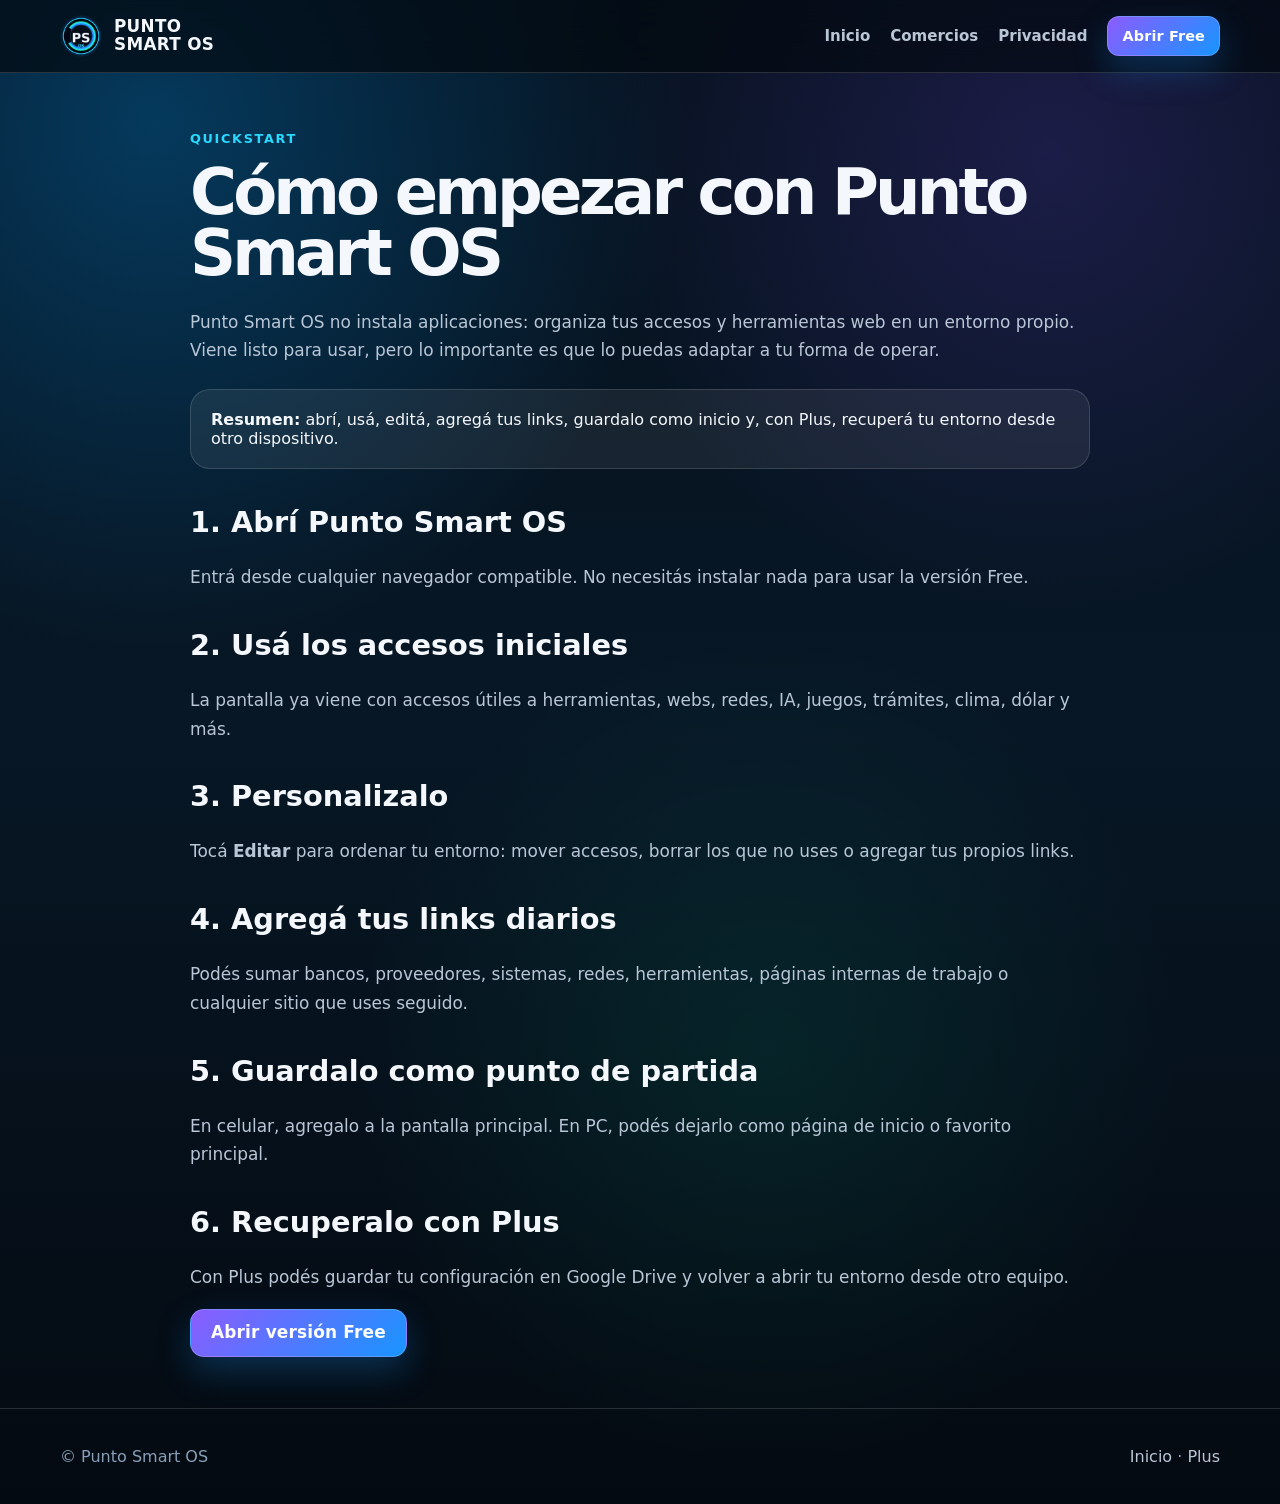
==== como-usarlo/index.html @ e222f3d8 "Add files via upload" ====
<!doctype html>
<html lang="es-AR">
<head>
  <meta charset="utf-8"><meta name="viewport" content="width=device-width, initial-scale=1">
  <title>Cómo usar Punto Smart OS | Quickstart</title>
  <meta name="description" content="Guía rápida para empezar a usar Punto Smart OS: abrir, usar accesos, editar, agregar links, guardar y recuperar con Plus.">
  <link rel="canonical" href="https://puntosmart.com.ar/como-usarlo/">
  <link rel="icon" href="/favicon.png"><link rel="stylesheet" href="/styles.css">
</head>
<body>
<header class="nav"><div class="container nav-inner"><a class="brand" href="/"><img src="/favicon.png" alt=""><span>PUNTO<br>SMART OS</span></a><nav class="nav-links"><a href="/">Inicio</a><a href="/para-comercios/">Comercios</a><a href="/privacidad/">Privacidad</a><a class="btn small" href="/free/">Abrir Free</a></nav></div></header>
<main class="page-hero"><div class="container content">
  <div class="kicker">Quickstart</div>
  <h1>Cómo empezar con Punto Smart OS</h1>
  <p>Punto Smart OS no instala aplicaciones: organiza tus accesos y herramientas web en un entorno propio. Viene listo para usar, pero lo importante es que lo puedas adaptar a tu forma de operar.</p>
  <div class="notice"><strong>Resumen:</strong> abrí, usá, editá, agregá tus links, guardalo como inicio y, con Plus, recuperá tu entorno desde otro dispositivo.</div>
  <h2>1. Abrí Punto Smart OS</h2>
  <p>Entrá desde cualquier navegador compatible. No necesitás instalar nada para usar la versión Free.</p>
  <h2>2. Usá los accesos iniciales</h2>
  <p>La pantalla ya viene con accesos útiles a herramientas, webs, redes, IA, juegos, trámites, clima, dólar y más.</p>
  <h2>3. Personalizalo</h2>
  <p>Tocá <strong>Editar</strong> para ordenar tu entorno: mover accesos, borrar los que no uses o agregar tus propios links.</p>
  <h2>4. Agregá tus links diarios</h2>
  <p>Podés sumar bancos, proveedores, sistemas, redes, herramientas, páginas internas de trabajo o cualquier sitio que uses seguido.</p>
  <h2>5. Guardalo como punto de partida</h2>
  <p>En celular, agregalo a la pantalla principal. En PC, podés dejarlo como página de inicio o favorito principal.</p>
  <h2>6. Recuperalo con Plus</h2>
  <p>Con Plus podés guardar tu configuración en Google Drive y volver a abrir tu entorno desde otro equipo.</p>
  <p><a class="btn" href="/free/">Abrir versión Free</a></p>
</div></main>
<footer class="footer"><div class="container footer-inner"><div>© Punto Smart OS</div><div><a href="/">Inicio</a> · <a href="/plus/">Plus</a></div></div></footer>
</body></html>
---- styles.css ----
:root{
  --bg:#06111d;
  --bg2:#081b2c;
  --card:rgba(255,255,255,.075);
  --card2:rgba(255,255,255,.045);
  --line:rgba(255,255,255,.14);
  --text:#f4f7fb;
  --muted:#b9c6d6;
  --muted2:#89a0b8;
  --blue:#1895ff;
  --cyan:#29d9ff;
  --violet:#8b5cff;
  --green:#42ff73;
  --shadow:0 24px 70px rgba(0,0,0,.35);
}
*{box-sizing:border-box}
html{scroll-behavior:smooth}
body{
  margin:0;
  font-family:Inter,system-ui,-apple-system,BlinkMacSystemFont,"Segoe UI",Roboto,Arial,sans-serif;
  color:var(--text);
  background:
    radial-gradient(circle at 12% 8%, rgba(0,160,255,.28), transparent 30%),
    radial-gradient(circle at 82% 10%, rgba(126,76,255,.18), transparent 27%),
    radial-gradient(circle at 60% 70%, rgba(0,255,180,.08), transparent 32%),
    linear-gradient(180deg,#06111d 0%,#071725 48%,#040a11 100%);
  min-height:100vh;
}
a{color:inherit;text-decoration:none}
.container{width:min(1160px,calc(100% - 40px));margin:auto}
.nav{
  position:sticky;top:0;z-index:10;
  background:rgba(4,10,17,.72);
  backdrop-filter:blur(18px);
  border-bottom:1px solid var(--line);
}
.nav-inner{height:72px;display:flex;align-items:center;justify-content:space-between;gap:20px}
.brand{display:flex;align-items:center;gap:12px;font-weight:900;letter-spacing:.02em}
.brand img{width:42px;height:42px;border-radius:12px}
.brand span{font-size:1.05rem;line-height:1.05}
.nav-links{display:flex;align-items:center;gap:20px;color:var(--muted);font-weight:650;font-size:.94rem}
.nav-links a:hover{color:#fff}
.btn{
  display:inline-flex;align-items:center;justify-content:center;gap:10px;
  min-height:48px;padding:0 20px;border-radius:14px;
  font-weight:850;letter-spacing:.01em;
  background:linear-gradient(135deg,var(--violet),var(--blue));
  color:#fff;box-shadow:0 14px 34px rgba(24,149,255,.26);
  border:1px solid rgba(255,255,255,.18);
}
.btn.secondary{background:rgba(255,255,255,.08);box-shadow:none;color:#fff}
.btn.small{min-height:40px;padding:0 14px;border-radius:12px;font-size:.9rem}
.hero{padding:80px 0 56px}
.hero-grid{display:grid;grid-template-columns:1.07fr .93fr;gap:44px;align-items:center}
.kicker{color:var(--cyan);font-weight:850;text-transform:uppercase;letter-spacing:.13em;font-size:.8rem;margin-bottom:16px}
h1{font-size:clamp(2.55rem,6vw,5.7rem);line-height:.95;margin:0 0 24px;letter-spacing:-.06em}
.gradient{background:linear-gradient(135deg,#fff 10%,#46c4ff 45%,#765cff 88%);-webkit-background-clip:text;background-clip:text;color:transparent}
.lead{font-size:clamp(1.05rem,2vw,1.35rem);line-height:1.55;color:var(--muted);margin:0 0 28px;max-width:740px}
.ctas{display:flex;gap:14px;flex-wrap:wrap;margin:28px 0 22px}
.micro{color:var(--muted2);font-size:.95rem;line-height:1.5}
.hero-card{position:relative;border:1px solid var(--line);border-radius:28px;background:linear-gradient(180deg,rgba(255,255,255,.10),rgba(255,255,255,.04));box-shadow:var(--shadow);padding:22px;overflow:hidden}
.hero-card:before{content:"";position:absolute;inset:-60px -60px auto auto;width:200px;height:200px;background:radial-gradient(circle,rgba(66,255,115,.28),transparent 62%)}
.mock{border:1px solid rgba(255,255,255,.18);border-radius:22px;background:#07121f;padding:16px;position:relative;z-index:1}
.mock-top{display:flex;align-items:center;gap:8px;margin-bottom:14px;color:var(--muted2);font-size:.8rem}.dot{width:9px;height:9px;border-radius:50%;background:#6b7a8c}.dot:nth-child(1){background:#ff5e67}.dot:nth-child(2){background:#ffd166}.dot:nth-child(3){background:#42ff73}
.mock-logo{display:flex;align-items:center;gap:14px;margin:8px 0 20px}.mock-logo img{width:64px;height:64px}.mock-logo strong{font-size:2.2rem;line-height:.9}.mock-search{height:52px;border:1px solid rgba(255,255,255,.2);border-radius:13px;display:flex;align-items:center;padding:0 16px;color:var(--muted);background:rgba(255,255,255,.04);margin-bottom:16px}
.tiles{display:grid;grid-template-columns:repeat(4,1fr);gap:10px}.tile{background:rgba(255,255,255,.08);border:1px solid rgba(255,255,255,.12);border-radius:14px;min-height:72px;padding:12px;display:flex;flex-direction:column;justify-content:space-between}.tile b{font-size:.9rem}.tile span{color:var(--muted2);font-size:.75rem}
.section{padding:64px 0;border-top:1px solid rgba(255,255,255,.08)}
.section h2{font-size:clamp(2rem,4vw,3.4rem);line-height:1.05;margin:0 0 16px;letter-spacing:-.04em}.section p.sub{color:var(--muted);font-size:1.12rem;line-height:1.6;max-width:760px;margin:0 0 30px}
.cards{display:grid;grid-template-columns:repeat(3,1fr);gap:16px}.card{background:var(--card2);border:1px solid var(--line);border-radius:22px;padding:24px;min-height:210px}.card .icon{font-size:1.7rem;margin-bottom:14px}.card h3{margin:0 0 10px;font-size:1.2rem}.card p{margin:0;color:var(--muted);line-height:1.55}.card strong{color:#fff}
.compare{display:grid;grid-template-columns:repeat(2,1fr);gap:16px}.panel{background:var(--card2);border:1px solid var(--line);border-radius:24px;padding:26px}.panel h3{margin:0 0 16px}.checklist{display:grid;gap:12px;margin:0;padding:0;list-style:none}.checklist li{color:var(--muted);line-height:1.45;display:flex;gap:10px}.checklist li:before{content:"✓";color:var(--green);font-weight:900}.checklist.no li:before{content:"×";color:#ff6b7a}
.steps{counter-reset:steps;display:grid;grid-template-columns:repeat(5,1fr);gap:14px}.step{counter-increment:steps;background:var(--card2);border:1px solid var(--line);border-radius:20px;padding:20px}.step:before{content:counter(steps);display:grid;place-items:center;width:34px;height:34px;border-radius:50%;background:linear-gradient(135deg,var(--violet),var(--blue));font-weight:900;margin-bottom:12px}.step h3{margin:0 0 8px;font-size:1rem}.step p{margin:0;color:var(--muted);line-height:1.45;font-size:.95rem}
.keyword-box{display:flex;flex-wrap:wrap;gap:10px;margin-top:22px}.tag{border:1px solid var(--line);border-radius:999px;background:rgba(255,255,255,.06);padding:9px 13px;color:var(--muted);font-weight:650;font-size:.9rem}
.cta-band{background:linear-gradient(135deg,rgba(139,92,255,.28),rgba(24,149,255,.24));border:1px solid rgba(255,255,255,.2);border-radius:28px;padding:34px;display:flex;align-items:center;justify-content:space-between;gap:22px;box-shadow:var(--shadow)}.cta-band h2{margin:0 0 8px;font-size:clamp(1.8rem,3vw,2.7rem)}.cta-band p{margin:0;color:var(--muted);line-height:1.5}
.footer{border-top:1px solid var(--line);padding:38px 0;color:var(--muted2)}.footer-inner{display:flex;justify-content:space-between;gap:24px;flex-wrap:wrap}.footer a{color:var(--muted)}
.page-hero{padding:58px 0 34px}.content{max-width:900px}.content h1{font-size:clamp(2.3rem,5vw,4.7rem)}.content h2{font-size:1.8rem;margin-top:36px}.content p,.content li{color:var(--muted);line-height:1.7;font-size:1.06rem}.content ul{padding-left:22px}.notice{background:rgba(255,255,255,.07);border:1px solid var(--line);border-radius:20px;padding:20px;margin:24px 0}.table{display:grid;gap:12px}.row{display:grid;grid-template-columns:220px 1fr;gap:14px;border-bottom:1px solid var(--line);padding:12px 0}.row strong{color:#fff}.row span{color:var(--muted)}
@media(max-width:900px){.hero-grid,.cards,.compare{grid-template-columns:1fr}.steps{grid-template-columns:1fr 1fr}.nav-links{display:none}.hero{padding-top:46px}.cta-band{display:block}.cta-band .btn{margin-top:20px}.tiles{grid-template-columns:repeat(3,1fr)}}
@media(max-width:560px){.container{width:min(100% - 28px,1160px)}.nav-inner{height:64px}.brand span{font-size:.92rem}.hero{padding:36px 0}.hero-card{padding:12px;border-radius:22px}.mock-logo strong{font-size:1.6rem}.mock-logo img{width:52px;height:52px}.steps{grid-template-columns:1fr}.cards{gap:12px}.card{min-height:unset}.row{grid-template-columns:1fr}.tiles{grid-template-columns:repeat(2,1fr)}.section{padding:46px 0}}
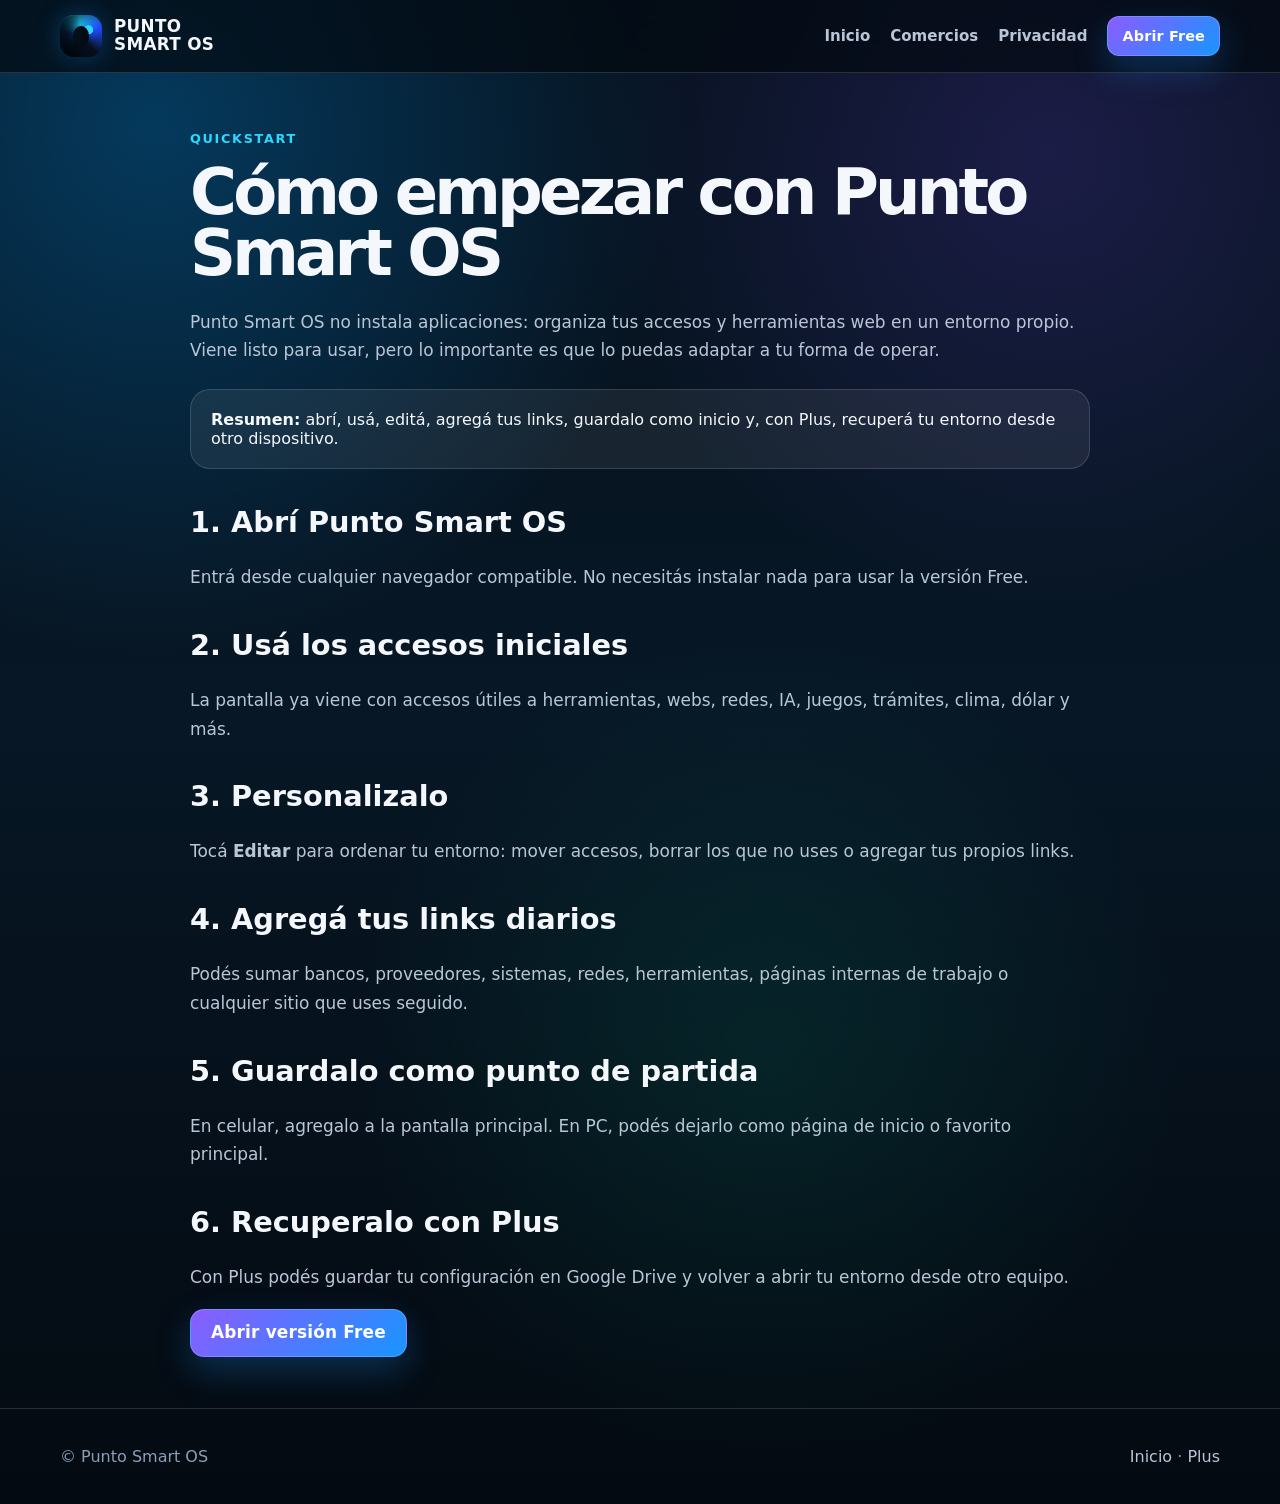
==== commit 3518339c: "update" ====
--- a/como-usarlo/index.html
+++ b/como-usarlo/index.html
@@ -5,10 +5,93 @@
   <title>Cómo usar Punto Smart OS | Quickstart</title>
   <meta name="description" content="Guía rápida para empezar a usar Punto Smart OS: abrir, usar accesos, editar, agregar links, guardar y recuperar con Plus.">
   <link rel="canonical" href="https://puntosmart.com.ar/como-usarlo/">
-  <link rel="icon" href="/favicon.png"><link rel="stylesheet" href="/styles.css">
+  <link rel="icon" href="../favicon.png"><link rel="stylesheet" href="../styles.css">
+  <style id="inline-critical-css">
+:root{
+  --bg:#06111d;
+  --bg2:#081b2c;
+  --card:rgba(255,255,255,.075);
+  --card2:rgba(255,255,255,.045);
+  --line:rgba(255,255,255,.14);
+  --text:#f4f7fb;
+  --muted:#b9c6d6;
+  --muted2:#89a0b8;
+  --blue:#1895ff;
+  --cyan:#29d9ff;
+  --violet:#8b5cff;
+  --green:#42ff73;
+  --shadow:0 24px 70px rgba(0,0,0,.35);
+}
+*{box-sizing:border-box}
+html{scroll-behavior:smooth}
+body{
+  margin:0;
+  font-family:Inter,system-ui,-apple-system,BlinkMacSystemFont,"Segoe UI",Roboto,Arial,sans-serif;
+  color:var(--text);
+  background:
+    radial-gradient(circle at 12% 8%, rgba(0,160,255,.28), transparent 30%),
+    radial-gradient(circle at 82% 10%, rgba(126,76,255,.18), transparent 27%),
+    radial-gradient(circle at 60% 70%, rgba(0,255,180,.08), transparent 32%),
+    linear-gradient(180deg,#06111d 0%,#071725 48%,#040a11 100%);
+  min-height:100vh;
+}
+a{color:inherit;text-decoration:none}
+.container{width:min(1160px,calc(100% - 40px));margin:auto}
+.nav{
+  position:sticky;top:0;z-index:10;
+  background:rgba(4,10,17,.72);
+  backdrop-filter:blur(18px);
+  border-bottom:1px solid var(--line);
+}
+.nav-inner{height:72px;display:flex;align-items:center;justify-content:space-between;gap:20px}
+.brand{display:flex;align-items:center;gap:12px;font-weight:900;letter-spacing:.02em}
+.brand img{width:42px;height:42px;border-radius:12px}
+.brand span{font-size:1.05rem;line-height:1.05}
+.nav-links{display:flex;align-items:center;gap:20px;color:var(--muted);font-weight:650;font-size:.94rem}
+.nav-links a:hover{color:#fff}
+.btn{
+  display:inline-flex;align-items:center;justify-content:center;gap:10px;
+  min-height:48px;padding:0 20px;border-radius:14px;
+  font-weight:850;letter-spacing:.01em;
+  background:linear-gradient(135deg,var(--violet),var(--blue));
+  color:#fff;box-shadow:0 14px 34px rgba(24,149,255,.26);
+  border:1px solid rgba(255,255,255,.18);
+}
+.btn.secondary{background:rgba(255,255,255,.08);box-shadow:none;color:#fff}
+.btn.small{min-height:40px;padding:0 14px;border-radius:12px;font-size:.9rem}
+.hero{padding:80px 0 56px}
+.hero-grid{display:grid;grid-template-columns:1.07fr .93fr;gap:44px;align-items:center}
+.kicker{color:var(--cyan);font-weight:850;text-transform:uppercase;letter-spacing:.13em;font-size:.8rem;margin-bottom:16px}
+h1{font-size:clamp(2.55rem,6vw,5.7rem);line-height:.95;margin:0 0 24px;letter-spacing:-.06em}
+.gradient{background:linear-gradient(135deg,#fff 10%,#46c4ff 45%,#765cff 88%);-webkit-background-clip:text;background-clip:text;color:transparent}
+.lead{font-size:clamp(1.05rem,2vw,1.35rem);line-height:1.55;color:var(--muted);margin:0 0 28px;max-width:740px}
+.statement{display:inline-flex;align-items:center;gap:10px;margin:0 0 6px;padding:10px 14px;border:1px solid rgba(41,217,255,.28);border-radius:999px;background:rgba(41,217,255,.08);color:#eaf8ff;font-weight:850;letter-spacing:.01em}
+.ctas{display:flex;gap:14px;flex-wrap:wrap;margin:28px 0 22px}
+.micro{color:var(--muted2);font-size:.95rem;line-height:1.5}
+.hero-card{position:relative;border:1px solid var(--line);border-radius:28px;background:linear-gradient(180deg,rgba(255,255,255,.10),rgba(255,255,255,.04));box-shadow:var(--shadow);padding:22px;overflow:hidden}
+.hero-card:before{content:"";position:absolute;inset:-60px -60px auto auto;width:200px;height:200px;background:radial-gradient(circle,rgba(66,255,115,.28),transparent 62%)}
+.mock{border:1px solid rgba(255,255,255,.18);border-radius:22px;background:#07121f;padding:16px;position:relative;z-index:1}
+.mock-top{display:flex;align-items:center;gap:8px;margin-bottom:14px;color:var(--muted2);font-size:.8rem}.dot{width:9px;height:9px;border-radius:50%;background:#6b7a8c}.dot:nth-child(1){background:#ff5e67}.dot:nth-child(2){background:#ffd166}.dot:nth-child(3){background:#42ff73}
+.mock-logo{display:flex;align-items:center;gap:14px;margin:8px 0 20px}.mock-logo img{width:64px;height:64px}.mock-logo strong{font-size:2.2rem;line-height:.9}.mock-search{height:52px;border:1px solid rgba(255,255,255,.2);border-radius:13px;display:flex;align-items:center;padding:0 16px;color:var(--muted);background:rgba(255,255,255,.04);margin-bottom:16px}
+.tiles{display:grid;grid-template-columns:repeat(4,1fr);gap:10px}.tile{background:rgba(255,255,255,.08);border:1px solid rgba(255,255,255,.12);border-radius:14px;min-height:72px;padding:12px;display:flex;flex-direction:column;justify-content:space-between}.tile b{font-size:.9rem}.tile span{color:var(--muted2);font-size:.75rem}
+.section{padding:64px 0;border-top:1px solid rgba(255,255,255,.08)}
+.section h2{font-size:clamp(2rem,4vw,3.4rem);line-height:1.05;margin:0 0 16px;letter-spacing:-.04em}.section p.sub{color:var(--muted);font-size:1.12rem;line-height:1.6;max-width:760px;margin:0 0 30px}
+.cards{display:grid;grid-template-columns:repeat(3,1fr);gap:16px}.card{background:var(--card2);border:1px solid var(--line);border-radius:22px;padding:24px;min-height:210px}.card .icon{font-size:1.7rem;margin-bottom:14px}.card h3{margin:0 0 10px;font-size:1.2rem}.card p{margin:0;color:var(--muted);line-height:1.55}.card strong{color:#fff}
+.compare{display:grid;grid-template-columns:repeat(2,1fr);gap:16px}.panel{background:var(--card2);border:1px solid var(--line);border-radius:24px;padding:26px}.panel h3{margin:0 0 16px}.checklist{display:grid;gap:12px;margin:0;padding:0;list-style:none}.checklist li{color:var(--muted);line-height:1.45;display:flex;gap:10px}.checklist li:before{content:"✓";color:var(--green);font-weight:900}.checklist.no li:before{content:"×";color:#ff6b7a}
+.steps{counter-reset:steps;display:grid;grid-template-columns:repeat(5,1fr);gap:14px}.step{counter-increment:steps;background:var(--card2);border:1px solid var(--line);border-radius:20px;padding:20px}.step:before{content:counter(steps);display:grid;place-items:center;width:34px;height:34px;border-radius:50%;background:linear-gradient(135deg,var(--violet),var(--blue));font-weight:900;margin-bottom:12px}.step h3{margin:0 0 8px;font-size:1rem}.step p{margin:0;color:var(--muted);line-height:1.45;font-size:.95rem}
+.keyword-box{display:flex;flex-wrap:wrap;gap:10px;margin-top:22px}.tag{border:1px solid var(--line);border-radius:999px;background:rgba(255,255,255,.06);padding:9px 13px;color:var(--muted);font-weight:650;font-size:.9rem}
+.cta-band{background:linear-gradient(135deg,rgba(139,92,255,.28),rgba(24,149,255,.24));border:1px solid rgba(255,255,255,.2);border-radius:28px;padding:34px;display:flex;align-items:center;justify-content:space-between;gap:22px;box-shadow:var(--shadow)}.cta-band h2{margin:0 0 8px;font-size:clamp(1.8rem,3vw,2.7rem)}.cta-band p{margin:0;color:var(--muted);line-height:1.5}
+.footer{border-top:1px solid var(--line);padding:38px 0;color:var(--muted2)}.footer-inner{display:flex;justify-content:space-between;gap:24px;flex-wrap:wrap}.footer a{color:var(--muted)}
+.page-hero{padding:58px 0 34px}.content{max-width:900px}.content h1{font-size:clamp(2.3rem,5vw,4.7rem)}.content h2{font-size:1.8rem;margin-top:36px}.content p,.content li{color:var(--muted);line-height:1.7;font-size:1.06rem}.content ul{padding-left:22px}.notice{background:rgba(255,255,255,.07);border:1px solid var(--line);border-radius:20px;padding:20px;margin:24px 0}.table{display:grid;gap:12px}.row{display:grid;grid-template-columns:220px 1fr;gap:14px;border-bottom:1px solid var(--line);padding:12px 0}.row strong{color:#fff}.row span{color:var(--muted)}
+@media(max-width:900px){.hero-grid,.cards,.compare{grid-template-columns:1fr}.steps{grid-template-columns:1fr 1fr}.nav-links{display:none}.hero{padding-top:46px}.cta-band{display:block}.cta-band .btn{margin-top:20px}.tiles{grid-template-columns:repeat(3,1fr)}}
+@media(max-width:560px){.container{width:min(100% - 28px,1160px)}.nav-inner{height:64px}.brand span{font-size:.92rem}.hero{padding:36px 0}.hero-card{padding:12px;border-radius:22px}.mock-logo strong{font-size:1.6rem}.mock-logo img{width:52px;height:52px}.steps{grid-template-columns:1fr}.cards{gap:12px}.card{min-height:unset}.row{grid-template-columns:1fr}.tiles{grid-template-columns:repeat(2,1fr)}.section{padding:46px 0}}
+
+.logo-mark{width:42px;height:42px;border-radius:14px;display:inline-block;flex:0 0 auto;background:radial-gradient(circle at 68% 35%,#31d8ff 0 11%,transparent 12%),conic-gradient(from 210deg,#04111f,#0a2d60,#23d7ff,#204cff,#06111d,#04111f);box-shadow:inset 13px 0 14px rgba(0,0,0,.72),0 0 24px rgba(35,150,255,.28);position:relative}.logo-mark:after{content:"";position:absolute;inset:11px 13px;border-radius:50%;background:#06111d;box-shadow:inset -4px 0 9px rgba(0,0,0,.55)}.mock-logo .logo-mark{width:64px;height:64px;border-radius:18px}.mock-logo .logo-mark:after{inset:16px 20px}@media(max-width:560px){.brand .logo-mark{width:38px;height:38px}.brand .logo-mark:after{inset:10px 12px}.mock-logo .logo-mark{width:52px;height:52px}.mock-logo .logo-mark:after{inset:13px 16px}}
+
+  </style>
 </head>
 <body>
-<header class="nav"><div class="container nav-inner"><a class="brand" href="/"><img src="/favicon.png" alt=""><span>PUNTO<br>SMART OS</span></a><nav class="nav-links"><a href="/">Inicio</a><a href="/para-comercios/">Comercios</a><a href="/privacidad/">Privacidad</a><a class="btn small" href="/free/">Abrir Free</a></nav></div></header>
+<header class="nav"><div class="container nav-inner"><a class="brand" href="../"><span class="logo-mark" aria-hidden="true"></span><span>PUNTO<br>SMART OS</span></a><nav class="nav-links"><a href="../">Inicio</a><a href="../para-comercios/">Comercios</a><a href="../privacidad/">Privacidad</a><a class="btn small" href="../free/">Abrir Free</a></nav></div></header>
 <main class="page-hero"><div class="container content">
   <div class="kicker">Quickstart</div>
   <h1>Cómo empezar con Punto Smart OS</h1>
@@ -26,7 +109,7 @@
   <p>En celular, agregalo a la pantalla principal. En PC, podés dejarlo como página de inicio o favorito principal.</p>
   <h2>6. Recuperalo con Plus</h2>
   <p>Con Plus podés guardar tu configuración en Google Drive y volver a abrir tu entorno desde otro equipo.</p>
-  <p><a class="btn" href="/free/">Abrir versión Free</a></p>
+  <p><a class="btn" href="../free/">Abrir versión Free</a></p>
 </div></main>
-<footer class="footer"><div class="container footer-inner"><div>© Punto Smart OS</div><div><a href="/">Inicio</a> · <a href="/plus/">Plus</a></div></div></footer>
+<footer class="footer"><div class="container footer-inner"><div>© Punto Smart OS</div><div><a href="../">Inicio</a> · <a href="../plus/">Plus</a></div></div></footer>
 </body></html>
--- a/styles.css
+++ b/styles.css
@@ -56,6 +56,7 @@
 h1{font-size:clamp(2.55rem,6vw,5.7rem);line-height:.95;margin:0 0 24px;letter-spacing:-.06em}
 .gradient{background:linear-gradient(135deg,#fff 10%,#46c4ff 45%,#765cff 88%);-webkit-background-clip:text;background-clip:text;color:transparent}
 .lead{font-size:clamp(1.05rem,2vw,1.35rem);line-height:1.55;color:var(--muted);margin:0 0 28px;max-width:740px}
+.statement{display:inline-flex;align-items:center;gap:10px;margin:0 0 6px;padding:10px 14px;border:1px solid rgba(41,217,255,.28);border-radius:999px;background:rgba(41,217,255,.08);color:#eaf8ff;font-weight:850;letter-spacing:.01em}
 .ctas{display:flex;gap:14px;flex-wrap:wrap;margin:28px 0 22px}
 .micro{color:var(--muted2);font-size:.95rem;line-height:1.5}
 .hero-card{position:relative;border:1px solid var(--line);border-radius:28px;background:linear-gradient(180deg,rgba(255,255,255,.10),rgba(255,255,255,.04));box-shadow:var(--shadow);padding:22px;overflow:hidden}
@@ -75,3 +76,5 @@
 .page-hero{padding:58px 0 34px}.content{max-width:900px}.content h1{font-size:clamp(2.3rem,5vw,4.7rem)}.content h2{font-size:1.8rem;margin-top:36px}.content p,.content li{color:var(--muted);line-height:1.7;font-size:1.06rem}.content ul{padding-left:22px}.notice{background:rgba(255,255,255,.07);border:1px solid var(--line);border-radius:20px;padding:20px;margin:24px 0}.table{display:grid;gap:12px}.row{display:grid;grid-template-columns:220px 1fr;gap:14px;border-bottom:1px solid var(--line);padding:12px 0}.row strong{color:#fff}.row span{color:var(--muted)}
 @media(max-width:900px){.hero-grid,.cards,.compare{grid-template-columns:1fr}.steps{grid-template-columns:1fr 1fr}.nav-links{display:none}.hero{padding-top:46px}.cta-band{display:block}.cta-band .btn{margin-top:20px}.tiles{grid-template-columns:repeat(3,1fr)}}
 @media(max-width:560px){.container{width:min(100% - 28px,1160px)}.nav-inner{height:64px}.brand span{font-size:.92rem}.hero{padding:36px 0}.hero-card{padding:12px;border-radius:22px}.mock-logo strong{font-size:1.6rem}.mock-logo img{width:52px;height:52px}.steps{grid-template-columns:1fr}.cards{gap:12px}.card{min-height:unset}.row{grid-template-columns:1fr}.tiles{grid-template-columns:repeat(2,1fr)}.section{padding:46px 0}}
+
+.logo-mark{width:42px;height:42px;border-radius:14px;display:inline-block;flex:0 0 auto;background:radial-gradient(circle at 68% 35%,#31d8ff 0 11%,transparent 12%),conic-gradient(from 210deg,#04111f,#0a2d60,#23d7ff,#204cff,#06111d,#04111f);box-shadow:inset 13px 0 14px rgba(0,0,0,.72),0 0 24px rgba(35,150,255,.28);position:relative}.logo-mark:after{content:"";position:absolute;inset:11px 13px;border-radius:50%;background:#06111d;box-shadow:inset -4px 0 9px rgba(0,0,0,.55)}.mock-logo .logo-mark{width:64px;height:64px;border-radius:18px}.mock-logo .logo-mark:after{inset:16px 20px}@media(max-width:560px){.brand .logo-mark{width:38px;height:38px}.brand .logo-mark:after{inset:10px 12px}.mock-logo .logo-mark{width:52px;height:52px}.mock-logo .logo-mark:after{inset:13px 16px}}
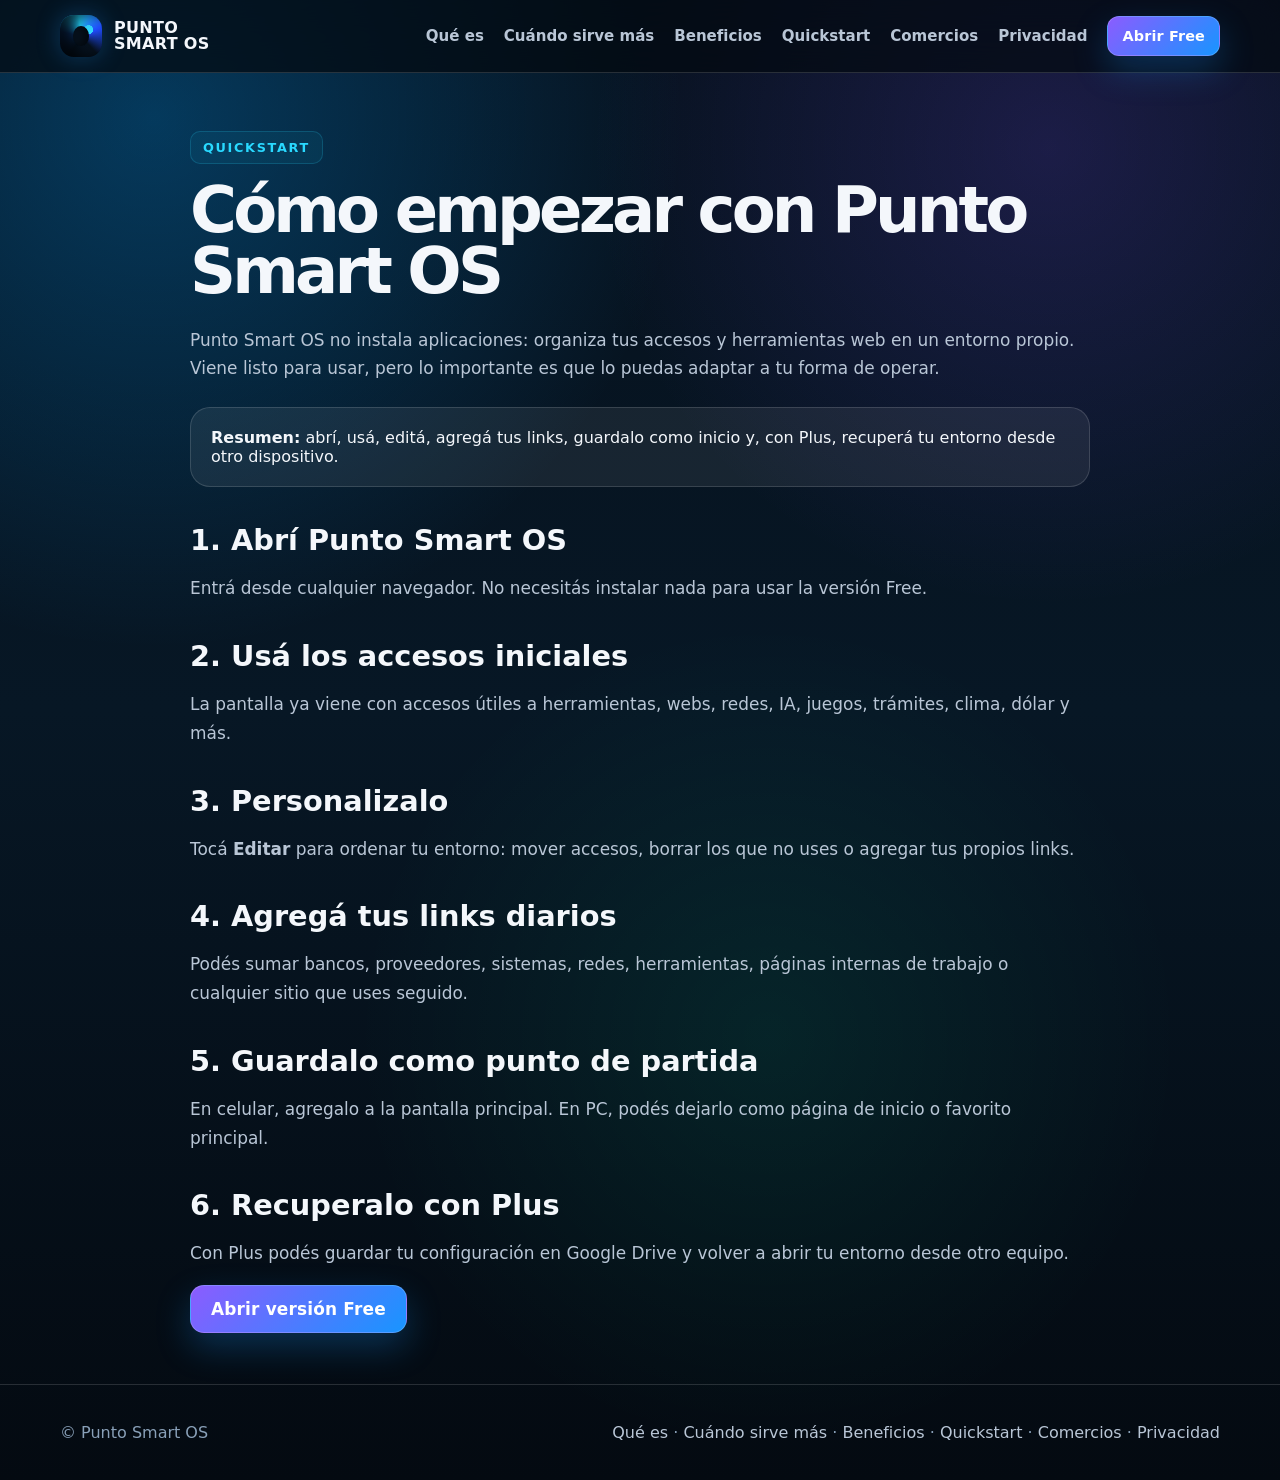
==== commit 3771cdf3: "update all" ====
--- a/como-usarlo/index.html
+++ b/como-usarlo/index.html
@@ -91,14 +91,22 @@
   </style>
 </head>
 <body>
-<header class="nav"><div class="container nav-inner"><a class="brand" href="../"><span class="logo-mark" aria-hidden="true"></span><span>PUNTO<br>SMART OS</span></a><nav class="nav-links"><a href="../">Inicio</a><a href="../para-comercios/">Comercios</a><a href="../privacidad/">Privacidad</a><a class="btn small" href="../free/">Abrir Free</a></nav></div></header>
+<header class="nav"><div class="container nav-inner"><a class="brand" href="../"><span class="logo-mark" aria-hidden="true"></span><span>PUNTO<br>SMART OS</span></a><nav class="nav-links" aria-label="Navegación principal">
+        <a href="../#que-es">Qué es</a>
+        <a href="../#situaciones">Cuándo sirve más</a>
+        <a href="../#beneficios">Beneficios</a>
+        <a href="../como-usarlo/">Quickstart</a>
+        <a href="../para-comercios/">Comercios</a>
+        <a href="../privacidad/">Privacidad</a>
+        <a class="btn small" href="../free/">Abrir Free</a>
+      </nav></div></header>
 <main class="page-hero"><div class="container content">
   <div class="kicker">Quickstart</div>
   <h1>Cómo empezar con Punto Smart OS</h1>
   <p>Punto Smart OS no instala aplicaciones: organiza tus accesos y herramientas web en un entorno propio. Viene listo para usar, pero lo importante es que lo puedas adaptar a tu forma de operar.</p>
   <div class="notice"><strong>Resumen:</strong> abrí, usá, editá, agregá tus links, guardalo como inicio y, con Plus, recuperá tu entorno desde otro dispositivo.</div>
   <h2>1. Abrí Punto Smart OS</h2>
-  <p>Entrá desde cualquier navegador compatible. No necesitás instalar nada para usar la versión Free.</p>
+  <p>Entrá desde cualquier navegador. No necesitás instalar nada para usar la versión Free.</p>
   <h2>2. Usá los accesos iniciales</h2>
   <p>La pantalla ya viene con accesos útiles a herramientas, webs, redes, IA, juegos, trámites, clima, dólar y más.</p>
   <h2>3. Personalizalo</h2>
@@ -111,5 +119,12 @@
   <p>Con Plus podés guardar tu configuración en Google Drive y volver a abrir tu entorno desde otro equipo.</p>
   <p><a class="btn" href="../free/">Abrir versión Free</a></p>
 </div></main>
-<footer class="footer"><div class="container footer-inner"><div>© Punto Smart OS</div><div><a href="../">Inicio</a> · <a href="../plus/">Plus</a></div></div></footer>
+<footer class="footer"><div class="container footer-inner"><div>© Punto Smart OS</div><div>
+        <a href="../#que-es">Qué es</a> ·
+        <a href="../#situaciones">Cuándo sirve más</a> ·
+        <a href="../#beneficios">Beneficios</a> ·
+        <a href="../como-usarlo/">Quickstart</a> ·
+        <a href="../para-comercios/">Comercios</a> ·
+        <a href="../privacidad/">Privacidad</a>
+      </div></div></footer>
 </body></html>
--- a/styles.css
+++ b/styles.css
@@ -1,17 +1,15 @@
 :root{
   --bg:#06111d;
-  --bg2:#081b2c;
-  --card:rgba(255,255,255,.075);
-  --card2:rgba(255,255,255,.045);
-  --line:rgba(255,255,255,.14);
-  --text:#f4f7fb;
-  --muted:#b9c6d6;
-  --muted2:#89a0b8;
-  --blue:#1895ff;
-  --cyan:#29d9ff;
-  --violet:#8b5cff;
-  --green:#42ff73;
-  --shadow:0 24px 70px rgba(0,0,0,.35);
+  --card:rgba(255,255,255,.052);
+  --line:rgba(255,255,255,.11);
+  --text:#f5f8fc;
+  --muted:#c8d3df;
+  --muted2:#91a6bb;
+  --blue:#2698ff;
+  --cyan:#49d9ff;
+  --violet:#8c62ff;
+  --green:#47ff8d;
+  --shadow:0 16px 42px rgba(0,0,0,.28);
 }
 *{box-sizing:border-box}
 html{scroll-behavior:smooth}
@@ -20,61 +18,269 @@
   font-family:Inter,system-ui,-apple-system,BlinkMacSystemFont,"Segoe UI",Roboto,Arial,sans-serif;
   color:var(--text);
   background:
-    radial-gradient(circle at 12% 8%, rgba(0,160,255,.28), transparent 30%),
-    radial-gradient(circle at 82% 10%, rgba(126,76,255,.18), transparent 27%),
-    radial-gradient(circle at 60% 70%, rgba(0,255,180,.08), transparent 32%),
-    linear-gradient(180deg,#06111d 0%,#071725 48%,#040a11 100%);
-  min-height:100vh;
+    radial-gradient(circle at 10% 6%, rgba(0,168,255,.24), transparent 26%),
+    radial-gradient(circle at 88% 8%, rgba(121,84,255,.16), transparent 22%),
+    radial-gradient(circle at 70% 78%, rgba(0,255,170,.07), transparent 28%),
+    linear-gradient(180deg,#06111d 0%, #071827 48%, #040b11 100%);
 }
 a{color:inherit;text-decoration:none}
-.container{width:min(1160px,calc(100% - 40px));margin:auto}
+.container{width:min(1120px, calc(100% - 28px)); margin:auto}
+
+/* Header */
 .nav{
-  position:sticky;top:0;z-index:10;
-  background:rgba(4,10,17,.72);
-  backdrop-filter:blur(18px);
+  position:sticky; top:0; z-index:30;
+  background:rgba(5,10,18,.84);
+  backdrop-filter:blur(16px);
   border-bottom:1px solid var(--line);
 }
-.nav-inner{height:72px;display:flex;align-items:center;justify-content:space-between;gap:20px}
-.brand{display:flex;align-items:center;gap:12px;font-weight:900;letter-spacing:.02em}
-.brand img{width:42px;height:42px;border-radius:12px}
-.brand span{font-size:1.05rem;line-height:1.05}
-.nav-links{display:flex;align-items:center;gap:20px;color:var(--muted);font-weight:650;font-size:.94rem}
+.nav-inner{
+  min-height:58px;
+  display:flex; align-items:center; justify-content:space-between; gap:16px;
+}
+.brand{display:flex; align-items:center; gap:12px; font-weight:900; letter-spacing:.02em}
+.brand span:last-child{font-size:1rem; line-height:1}
+.logo-mark{
+  width:42px; height:42px; border-radius:13px; display:inline-block; flex:0 0 auto;
+  background:
+    radial-gradient(circle at 68% 34%, #31d8ff 0 11%, transparent 12%),
+    conic-gradient(from 210deg,#04111f,#0a2d60,#23d7ff,#204cff,#06111d,#04111f);
+  box-shadow: inset 13px 0 14px rgba(0,0,0,.72), 0 0 24px rgba(35,150,255,.28);
+  position:relative
+}
+.logo-mark:after{
+  content:""; position:absolute; inset:11px 13px; border-radius:50%;
+  background:#06111d; box-shadow:inset -4px 0 9px rgba(0,0,0,.55)
+}
+.nav-links{
+  display:flex; align-items:center; gap:16px; color:var(--muted);
+  font-weight:720; font-size:.9rem; white-space:nowrap; justify-content:flex-end;
+}
 .nav-links a:hover{color:#fff}
+
 .btn{
-  display:inline-flex;align-items:center;justify-content:center;gap:10px;
-  min-height:48px;padding:0 20px;border-radius:14px;
-  font-weight:850;letter-spacing:.01em;
+  display:inline-flex; align-items:center; justify-content:center;
+  min-height:44px; padding:0 18px; border-radius:14px;
+  font-weight:860; letter-spacing:.01em;
   background:linear-gradient(135deg,var(--violet),var(--blue));
-  color:#fff;box-shadow:0 14px 34px rgba(24,149,255,.26);
-  border:1px solid rgba(255,255,255,.18);
-}
-.btn.secondary{background:rgba(255,255,255,.08);box-shadow:none;color:#fff}
-.btn.small{min-height:40px;padding:0 14px;border-radius:12px;font-size:.9rem}
-.hero{padding:80px 0 56px}
-.hero-grid{display:grid;grid-template-columns:1.07fr .93fr;gap:44px;align-items:center}
-.kicker{color:var(--cyan);font-weight:850;text-transform:uppercase;letter-spacing:.13em;font-size:.8rem;margin-bottom:16px}
-h1{font-size:clamp(2.55rem,6vw,5.7rem);line-height:.95;margin:0 0 24px;letter-spacing:-.06em}
-.gradient{background:linear-gradient(135deg,#fff 10%,#46c4ff 45%,#765cff 88%);-webkit-background-clip:text;background-clip:text;color:transparent}
-.lead{font-size:clamp(1.05rem,2vw,1.35rem);line-height:1.55;color:var(--muted);margin:0 0 28px;max-width:740px}
-.statement{display:inline-flex;align-items:center;gap:10px;margin:0 0 6px;padding:10px 14px;border:1px solid rgba(41,217,255,.28);border-radius:999px;background:rgba(41,217,255,.08);color:#eaf8ff;font-weight:850;letter-spacing:.01em}
-.ctas{display:flex;gap:14px;flex-wrap:wrap;margin:28px 0 22px}
-.micro{color:var(--muted2);font-size:.95rem;line-height:1.5}
-.hero-card{position:relative;border:1px solid var(--line);border-radius:28px;background:linear-gradient(180deg,rgba(255,255,255,.10),rgba(255,255,255,.04));box-shadow:var(--shadow);padding:22px;overflow:hidden}
-.hero-card:before{content:"";position:absolute;inset:-60px -60px auto auto;width:200px;height:200px;background:radial-gradient(circle,rgba(66,255,115,.28),transparent 62%)}
-.mock{border:1px solid rgba(255,255,255,.18);border-radius:22px;background:#07121f;padding:16px;position:relative;z-index:1}
-.mock-top{display:flex;align-items:center;gap:8px;margin-bottom:14px;color:var(--muted2);font-size:.8rem}.dot{width:9px;height:9px;border-radius:50%;background:#6b7a8c}.dot:nth-child(1){background:#ff5e67}.dot:nth-child(2){background:#ffd166}.dot:nth-child(3){background:#42ff73}
-.mock-logo{display:flex;align-items:center;gap:14px;margin:8px 0 20px}.mock-logo img{width:64px;height:64px}.mock-logo strong{font-size:2.2rem;line-height:.9}.mock-search{height:52px;border:1px solid rgba(255,255,255,.2);border-radius:13px;display:flex;align-items:center;padding:0 16px;color:var(--muted);background:rgba(255,255,255,.04);margin-bottom:16px}
-.tiles{display:grid;grid-template-columns:repeat(4,1fr);gap:10px}.tile{background:rgba(255,255,255,.08);border:1px solid rgba(255,255,255,.12);border-radius:14px;min-height:72px;padding:12px;display:flex;flex-direction:column;justify-content:space-between}.tile b{font-size:.9rem}.tile span{color:var(--muted2);font-size:.75rem}
-.section{padding:64px 0;border-top:1px solid rgba(255,255,255,.08)}
-.section h2{font-size:clamp(2rem,4vw,3.4rem);line-height:1.05;margin:0 0 16px;letter-spacing:-.04em}.section p.sub{color:var(--muted);font-size:1.12rem;line-height:1.6;max-width:760px;margin:0 0 30px}
-.cards{display:grid;grid-template-columns:repeat(3,1fr);gap:16px}.card{background:var(--card2);border:1px solid var(--line);border-radius:22px;padding:24px;min-height:210px}.card .icon{font-size:1.7rem;margin-bottom:14px}.card h3{margin:0 0 10px;font-size:1.2rem}.card p{margin:0;color:var(--muted);line-height:1.55}.card strong{color:#fff}
-.compare{display:grid;grid-template-columns:repeat(2,1fr);gap:16px}.panel{background:var(--card2);border:1px solid var(--line);border-radius:24px;padding:26px}.panel h3{margin:0 0 16px}.checklist{display:grid;gap:12px;margin:0;padding:0;list-style:none}.checklist li{color:var(--muted);line-height:1.45;display:flex;gap:10px}.checklist li:before{content:"✓";color:var(--green);font-weight:900}.checklist.no li:before{content:"×";color:#ff6b7a}
-.steps{counter-reset:steps;display:grid;grid-template-columns:repeat(5,1fr);gap:14px}.step{counter-increment:steps;background:var(--card2);border:1px solid var(--line);border-radius:20px;padding:20px}.step:before{content:counter(steps);display:grid;place-items:center;width:34px;height:34px;border-radius:50%;background:linear-gradient(135deg,var(--violet),var(--blue));font-weight:900;margin-bottom:12px}.step h3{margin:0 0 8px;font-size:1rem}.step p{margin:0;color:var(--muted);line-height:1.45;font-size:.95rem}
-.keyword-box{display:flex;flex-wrap:wrap;gap:10px;margin-top:22px}.tag{border:1px solid var(--line);border-radius:999px;background:rgba(255,255,255,.06);padding:9px 13px;color:var(--muted);font-weight:650;font-size:.9rem}
-.cta-band{background:linear-gradient(135deg,rgba(139,92,255,.28),rgba(24,149,255,.24));border:1px solid rgba(255,255,255,.2);border-radius:28px;padding:34px;display:flex;align-items:center;justify-content:space-between;gap:22px;box-shadow:var(--shadow)}.cta-band h2{margin:0 0 8px;font-size:clamp(1.8rem,3vw,2.7rem)}.cta-band p{margin:0;color:var(--muted);line-height:1.5}
-.footer{border-top:1px solid var(--line);padding:38px 0;color:var(--muted2)}.footer-inner{display:flex;justify-content:space-between;gap:24px;flex-wrap:wrap}.footer a{color:var(--muted)}
-.page-hero{padding:58px 0 34px}.content{max-width:900px}.content h1{font-size:clamp(2.3rem,5vw,4.7rem)}.content h2{font-size:1.8rem;margin-top:36px}.content p,.content li{color:var(--muted);line-height:1.7;font-size:1.06rem}.content ul{padding-left:22px}.notice{background:rgba(255,255,255,.07);border:1px solid var(--line);border-radius:20px;padding:20px;margin:24px 0}.table{display:grid;gap:12px}.row{display:grid;grid-template-columns:220px 1fr;gap:14px;border-bottom:1px solid var(--line);padding:12px 0}.row strong{color:#fff}.row span{color:var(--muted)}
-@media(max-width:900px){.hero-grid,.cards,.compare{grid-template-columns:1fr}.steps{grid-template-columns:1fr 1fr}.nav-links{display:none}.hero{padding-top:46px}.cta-band{display:block}.cta-band .btn{margin-top:20px}.tiles{grid-template-columns:repeat(3,1fr)}}
-@media(max-width:560px){.container{width:min(100% - 28px,1160px)}.nav-inner{height:64px}.brand span{font-size:.92rem}.hero{padding:36px 0}.hero-card{padding:12px;border-radius:22px}.mock-logo strong{font-size:1.6rem}.mock-logo img{width:52px;height:52px}.steps{grid-template-columns:1fr}.cards{gap:12px}.card{min-height:unset}.row{grid-template-columns:1fr}.tiles{grid-template-columns:repeat(2,1fr)}.section{padding:46px 0}}
-
-.logo-mark{width:42px;height:42px;border-radius:14px;display:inline-block;flex:0 0 auto;background:radial-gradient(circle at 68% 35%,#31d8ff 0 11%,transparent 12%),conic-gradient(from 210deg,#04111f,#0a2d60,#23d7ff,#204cff,#06111d,#04111f);box-shadow:inset 13px 0 14px rgba(0,0,0,.72),0 0 24px rgba(35,150,255,.28);position:relative}.logo-mark:after{content:"";position:absolute;inset:11px 13px;border-radius:50%;background:#06111d;box-shadow:inset -4px 0 9px rgba(0,0,0,.55)}.mock-logo .logo-mark{width:64px;height:64px;border-radius:18px}.mock-logo .logo-mark:after{inset:16px 20px}@media(max-width:560px){.brand .logo-mark{width:38px;height:38px}.brand .logo-mark:after{inset:10px 12px}.mock-logo .logo-mark{width:52px;height:52px}.mock-logo .logo-mark:after{inset:13px 16px}}
+  border:1px solid rgba(255,255,255,.15);
+  box-shadow:0 12px 26px rgba(24,149,255,.18);
+}
+.btn.small{min-height:38px; padding:0 14px; border-radius:12px; font-size:.88rem}
+.btn.secondary{
+  background:rgba(255,255,255,.055);
+  box-shadow:none;
+}
+
+/* General layout */
+.section{
+  padding:26px 0;
+  border-top:1px solid rgba(255,255,255,.055);
+  scroll-margin-top:76px;
+}
+.hero{
+  padding:34px 0 18px;
+  scroll-margin-top:76px;
+}
+.hero-grid{
+  max-width:860px;
+}
+.kicker{
+  display:inline-block;
+  color:var(--cyan);
+  font-weight:870;
+  text-transform:uppercase;
+  letter-spacing:.12em;
+  font-size:.78rem;
+  margin-bottom:10px;
+  padding:8px 12px;
+  border:1px solid rgba(41,217,255,.18);
+  border-radius:10px;
+  background:rgba(41,217,255,.06);
+}
+h1{
+  font-size:clamp(2.25rem, 5.75vw, 4.85rem);
+  line-height:.96;
+  margin:0 0 12px;
+  letter-spacing:-.055em;
+}
+.gradient{
+  background:linear-gradient(135deg,#d8f7ff 0%, #5ed4ff 46%, #8d76ff 100%);
+  -webkit-background-clip:text; background-clip:text; color:transparent;
+}
+.lead{
+  font-size:clamp(1rem, 1.7vw, 1.2rem);
+  line-height:1.38;
+  color:var(--muted);
+  margin:0 0 6px;
+  max-width:790px;
+}
+.lead-2{
+  font-size:1rem;
+  line-height:1.38;
+  color:var(--muted2);
+  margin:0;
+  max-width:770px;
+}
+.ctas{display:flex; gap:12px; flex-wrap:wrap; margin:16px 0 0}
+
+.section h2{
+  font-size:clamp(1.8rem, 3.7vw, 2.85rem);
+  line-height:1.05;
+  margin:0 0 8px;
+  letter-spacing:-.04em;
+}
+.section p.sub{
+  color:var(--muted);
+  font-size:1rem;
+  line-height:1.46;
+  max-width:880px;
+  margin:0 0 14px;
+}
+
+.single-panel,.critical-card,.card,.step,.mini-card{
+  background:rgba(255,255,255,.04);
+  border:1px solid var(--line);
+  border-radius:18px;
+  padding:15px;
+}
+.single-panel h3,.critical-card h3,.card h3,.step h3,.mini-card h3{margin:0 0 6px; font-size:1.02rem}
+.checklist{display:grid; gap:9px; margin:0; padding:0; list-style:none}
+.checklist li{display:flex; gap:10px; color:var(--muted); line-height:1.42}
+.checklist li:before{content:"✓"; color:var(--green); font-weight:900; flex:0 0 auto}
+
+.critical{
+  background:linear-gradient(135deg, rgba(139,92,255,.12), rgba(24,149,255,.10));
+  border:1px solid rgba(255,255,255,.14);
+  border-radius:22px;
+  padding:18px;
+  box-shadow:var(--shadow);
+}
+.critical-grid,.cards,.mini-grid{
+  display:grid;
+  grid-template-columns:repeat(3, minmax(0,1fr));
+  gap:12px;
+}
+.critical-grid{grid-template-columns:repeat(4, minmax(0,1fr))}
+.critical-card p,.card p,.step p,.mini-card p{
+  margin:0; color:var(--muted); line-height:1.4; font-size:.94rem
+}
+.icon{font-size:1.3rem; margin-bottom:7px}
+
+.steps{
+  counter-reset:steps;
+  display:grid;
+  grid-template-columns:repeat(5, minmax(0,1fr));
+  gap:12px;
+}
+.step{counter-increment:steps}
+.step:before{
+  content:counter(steps);
+  display:grid; place-items:center;
+  width:30px; height:30px; border-radius:50%;
+  background:linear-gradient(135deg,var(--violet),var(--blue));
+  font-weight:900; margin-bottom:9px;
+}
+
+.cta-band{
+  background:linear-gradient(135deg, rgba(139,92,255,.24), rgba(24,149,255,.18));
+  border:1px solid rgba(255,255,255,.15);
+  border-radius:22px;
+  padding:20px;
+  display:flex; align-items:center; justify-content:space-between; gap:16px;
+}
+.cta-band h2{margin:0 0 6px; font-size:clamp(1.5rem,3vw,2.2rem)}
+.cta-band p{margin:0; color:var(--muted); line-height:1.4}
+
+.keyword-box{display:flex; flex-wrap:wrap; gap:8px; margin-top:8px}
+.tag{
+  border:1px solid var(--line);
+  border-radius:999px;
+  background:rgba(255,255,255,.04);
+  padding:7px 11px;
+  color:var(--muted);
+  font-weight:650;
+  font-size:.86rem;
+}
+
+.footer{border-top:1px solid var(--line); padding:18px 0; color:var(--muted2)}
+.footer-inner{display:flex; justify-content:space-between; gap:16px; flex-wrap:wrap}
+.footer a{color:var(--muted)}
+
+.seo-hidden{position:absolute; left:-9999px; top:auto; width:1px; height:1px; overflow:hidden}
+
+/* Internal pages */
+.page-hero{padding:42px 0 20px}
+.content{max-width:900px}
+.content h1{font-size:clamp(2.1rem,5vw,4.3rem)}
+.content h2{font-size:1.65rem;margin-top:26px;margin-bottom:10px}
+.content p,.content li{color:var(--muted);line-height:1.58;font-size:1rem}
+.content ul{padding-left:20px}
+.notice{background:rgba(255,255,255,.06);border:1px solid var(--line);border-radius:18px;padding:18px;margin:18px 0}
+.row{display:grid;grid-template-columns:220px 1fr;gap:14px;border-bottom:1px solid var(--line);padding:10px 0}
+.row strong{color:#fff}.row span{color:var(--muted)}
+
+@media (max-width: 1080px){
+  .nav-links{gap:12px; font-size:.84rem}
+}
+@media (max-width: 980px){
+  .nav-links{display:flex}
+  .critical-grid{grid-template-columns:repeat(2, minmax(0,1fr))}
+  .cards{grid-template-columns:repeat(2, minmax(0,1fr))}
+  .steps{grid-template-columns:repeat(3, minmax(0,1fr))}
+}
+@media (max-width: 760px){
+  .container{width:min(100% - 22px, 1120px)}
+  .hero{padding:26px 0 14px}
+  .section{padding:22px 0}
+  .critical,.cta-band,.single-panel,.card,.step,.mini-card{padding:14px}
+  .critical-grid,.cards,.steps,.mini-grid{grid-template-columns:1fr}
+  .cta-band{display:block}
+  .cta-band .btn{margin-top:12px}
+  h1{font-size:clamp(2rem, 9vw, 3rem)}
+}
+
+
+/* v11: menú siempre visible, incluso con zoom alto */
+@media (max-width: 1080px){
+  .nav-inner{
+    min-height:auto;
+    align-items:flex-start;
+    flex-direction:column;
+    padding:10px 0;
+  }
+  .nav-links{
+    display:flex !important;
+    width:100%;
+    overflow-x:auto;
+    gap:10px;
+    padding:0 0 8px 0;
+    scrollbar-width:thin;
+  }
+  .nav-links a{
+    flex:0 0 auto;
+  }
+  .btn.small{
+    min-height:36px;
+    padding:0 12px;
+  }
+}
+@media (max-width: 760px){
+  .nav-inner{
+    align-items:flex-start;
+    flex-direction:column;
+    padding:10px 0;
+  }
+  .nav-links{
+    display:flex !important;
+    width:100%;
+    overflow-x:auto;
+    gap:10px;
+    padding:0 0 8px 0;
+  }
+  .nav-links a{
+    flex:0 0 auto;
+  }
+  .brand span:last-child{
+    font-size:.96rem;
+  }
+}
